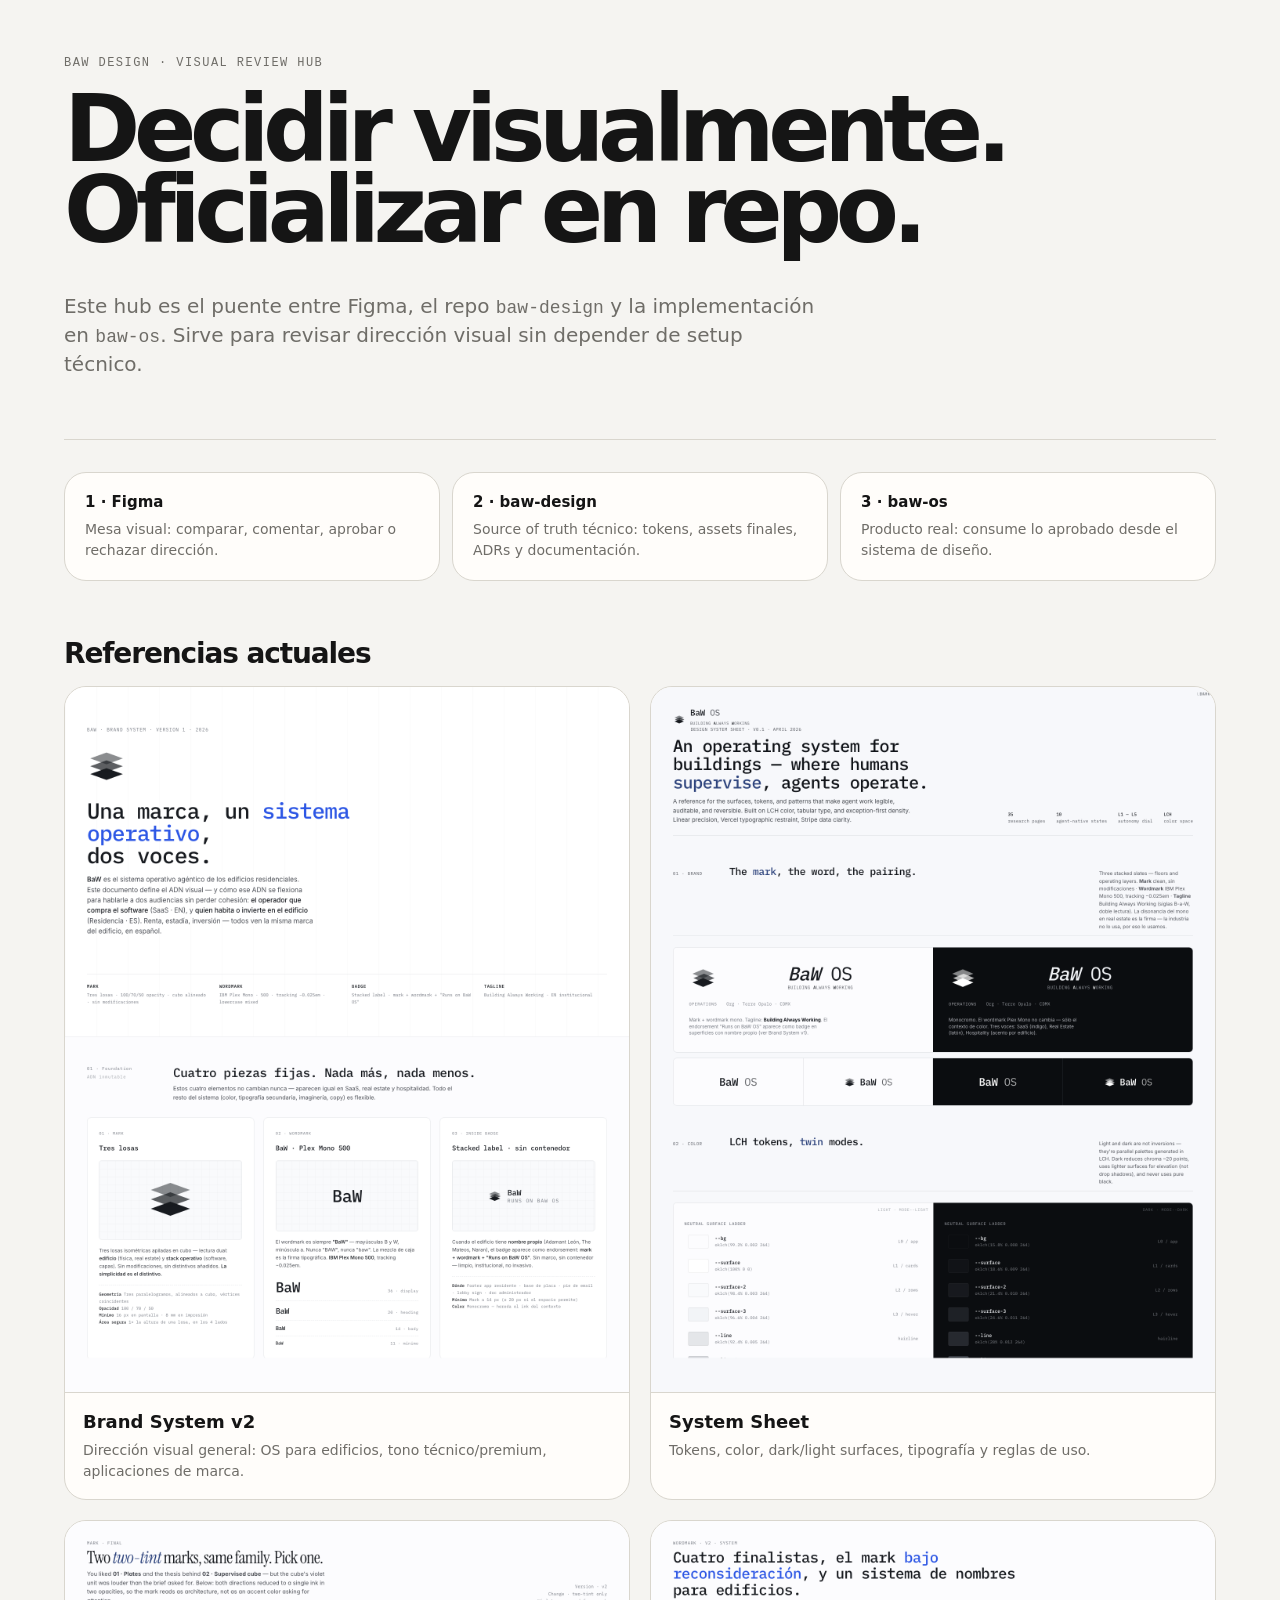
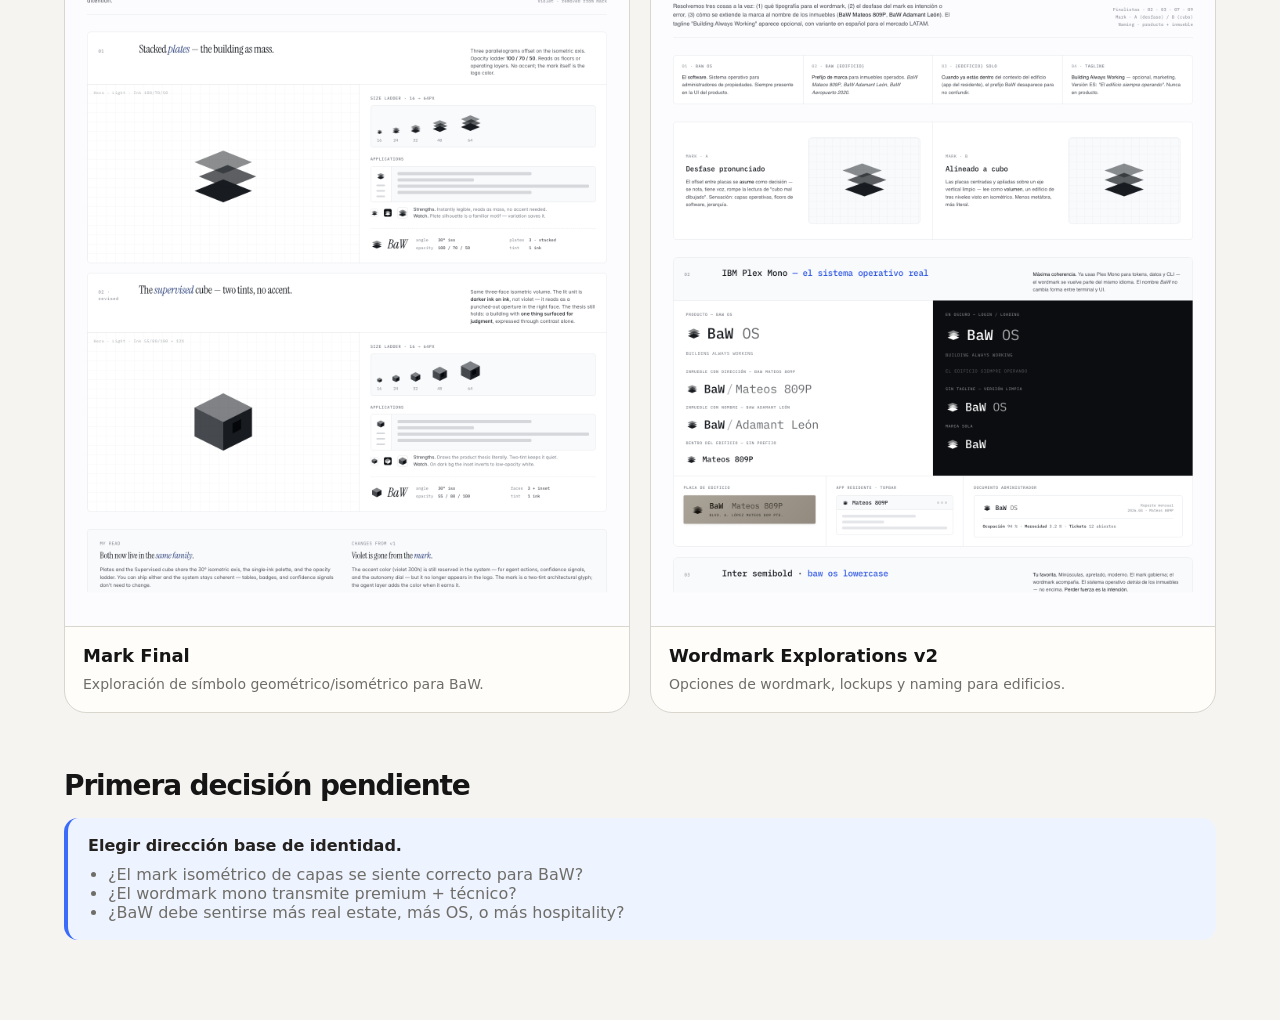
==== visual-review/index.html @ ce5fbaeb "feat: add visual review hub and figma workflow" ====
<!doctype html>
<html lang="es">
<head>
  <meta charset="utf-8" />
  <meta name="viewport" content="width=device-width, initial-scale=1" />
  <title>BaW Design · Visual Review</title>
  <link rel="stylesheet" href="../tokens/index.css" />
  <style>
    :root {
      color-scheme: light;
      --page: #f5f4f1;
      --ink: #151515;
      --muted: #6f6d68;
      --line: #d9d6ce;
      --card: #fffdfa;
      --accent: oklch(0.58 0.22 266);
    }
    * { box-sizing: border-box; }
    body {
      margin: 0;
      font-family: Inter, ui-sans-serif, system-ui, -apple-system, BlinkMacSystemFont, "Segoe UI", sans-serif;
      background: var(--page);
      color: var(--ink);
    }
    .shell { max-width: 1200px; margin: 0 auto; padding: 56px 24px 80px; }
    header { display: grid; gap: 20px; padding-bottom: 40px; border-bottom: 1px solid var(--line); }
    .eyebrow { font-family: "IBM Plex Mono", ui-monospace, SFMono-Regular, monospace; font-size: 12px; letter-spacing: .12em; text-transform: uppercase; color: var(--muted); }
    h1 { margin: 0; font-size: clamp(44px, 8vw, 92px); line-height: .88; letter-spacing: -.07em; }
    .lede { max-width: 760px; font-size: 20px; line-height: 1.45; color: var(--muted); }
    .workflow { display: grid; grid-template-columns: repeat(3, 1fr); gap: 12px; margin: 32px 0 56px; }
    .step, .card { background: var(--card); border: 1px solid var(--line); border-radius: 22px; }
    .step { padding: 20px; }
    .step strong { display: block; margin-bottom: 8px; font-size: 15px; }
    .step span { color: var(--muted); font-size: 14px; line-height: 1.4; }
    section { margin-top: 56px; }
    h2 { margin: 0 0 16px; font-size: 28px; letter-spacing: -.04em; }
    .grid { display: grid; grid-template-columns: repeat(2, minmax(0, 1fr)); gap: 20px; }
    .card { overflow: hidden; }
    .card img { display: block; width: 100%; height: auto; background: #eee; }
    .card-body { padding: 18px; border-top: 1px solid var(--line); }
    .card h3 { margin: 0 0 8px; font-size: 18px; }
    .card p { margin: 0; color: var(--muted); font-size: 14px; line-height: 1.45; }
    .decision { border-left: 4px solid var(--accent); padding: 18px 20px; background: color-mix(in oklab, var(--accent) 8%, white); border-radius: 14px; color: #24211f; }
    ul { margin: 10px 0 0; padding-left: 20px; color: var(--muted); }
    code { font-family: "IBM Plex Mono", ui-monospace, SFMono-Regular, monospace; font-size: .9em; }
    @media (max-width: 820px) { .workflow, .grid { grid-template-columns: 1fr; } }
  </style>
</head>
<body>
  <main class="shell">
    <header>
      <div class="eyebrow">BaW Design · Visual Review Hub</div>
      <h1>Decidir visualmente. Oficializar en repo.</h1>
      <p class="lede">Este hub es el puente entre Figma, el repo <code>baw-design</code> y la implementación en <code>baw-os</code>. Sirve para revisar dirección visual sin depender de setup técnico.</p>
    </header>

    <div class="workflow">
      <div class="step"><strong>1 · Figma</strong><span>Mesa visual: comparar, comentar, aprobar o rechazar dirección.</span></div>
      <div class="step"><strong>2 · baw-design</strong><span>Source of truth técnico: tokens, assets finales, ADRs y documentación.</span></div>
      <div class="step"><strong>3 · baw-os</strong><span>Producto real: consume lo aprobado desde el sistema de diseño.</span></div>
    </div>

    <section>
      <h2>Referencias actuales</h2>
      <div class="grid">
        <article class="card">
          <img src="assets/brand-system-v2.html.png" alt="Brand System v2 preview" />
          <div class="card-body"><h3>Brand System v2</h3><p>Dirección visual general: OS para edificios, tono técnico/premium, aplicaciones de marca.</p></div>
        </article>
        <article class="card">
          <img src="assets/system-sheet.html.png" alt="System sheet preview" />
          <div class="card-body"><h3>System Sheet</h3><p>Tokens, color, dark/light surfaces, tipografía y reglas de uso.</p></div>
        </article>
        <article class="card">
          <img src="assets/mark-final.html.png" alt="Mark final preview" />
          <div class="card-body"><h3>Mark Final</h3><p>Exploración de símbolo geométrico/isométrico para BaW.</p></div>
        </article>
        <article class="card">
          <img src="assets/wordmark-explorations-v2.html.png" alt="Wordmark explorations preview" />
          <div class="card-body"><h3>Wordmark Explorations v2</h3><p>Opciones de wordmark, lockups y naming para edificios.</p></div>
        </article>
      </div>
    </section>

    <section>
      <h2>Primera decisión pendiente</h2>
      <div class="decision">
        <strong>Elegir dirección base de identidad.</strong>
        <ul>
          <li>¿El mark isométrico de capas se siente correcto para BaW?</li>
          <li>¿El wordmark mono transmite premium + técnico?</li>
          <li>¿BaW debe sentirse más real estate, más OS, o más hospitality?</li>
        </ul>
      </div>
    </section>
  </main>
</body>
</html>
---- tokens/index.css ----
/* ════════════════════════════════════════════════════════════════════════
   BaW OS — Design Tokens (entry point)
   ────────────────────────────────────────────────────────────────────────
   Importa todo el sistema de tokens de una sola vez:

     import '@baw/design/tokens/index.css'

   …o, en HTML:

     <link rel="stylesheet" href="../baw-design/tokens/index.css" />

   Después aplica .mode--light o .mode--dark al <html>.
   ──────────────────────────────────────────────────────────────────────── */

@import url("./colors.css");
@import url("./typography.css");
@import url("./spacing.css");
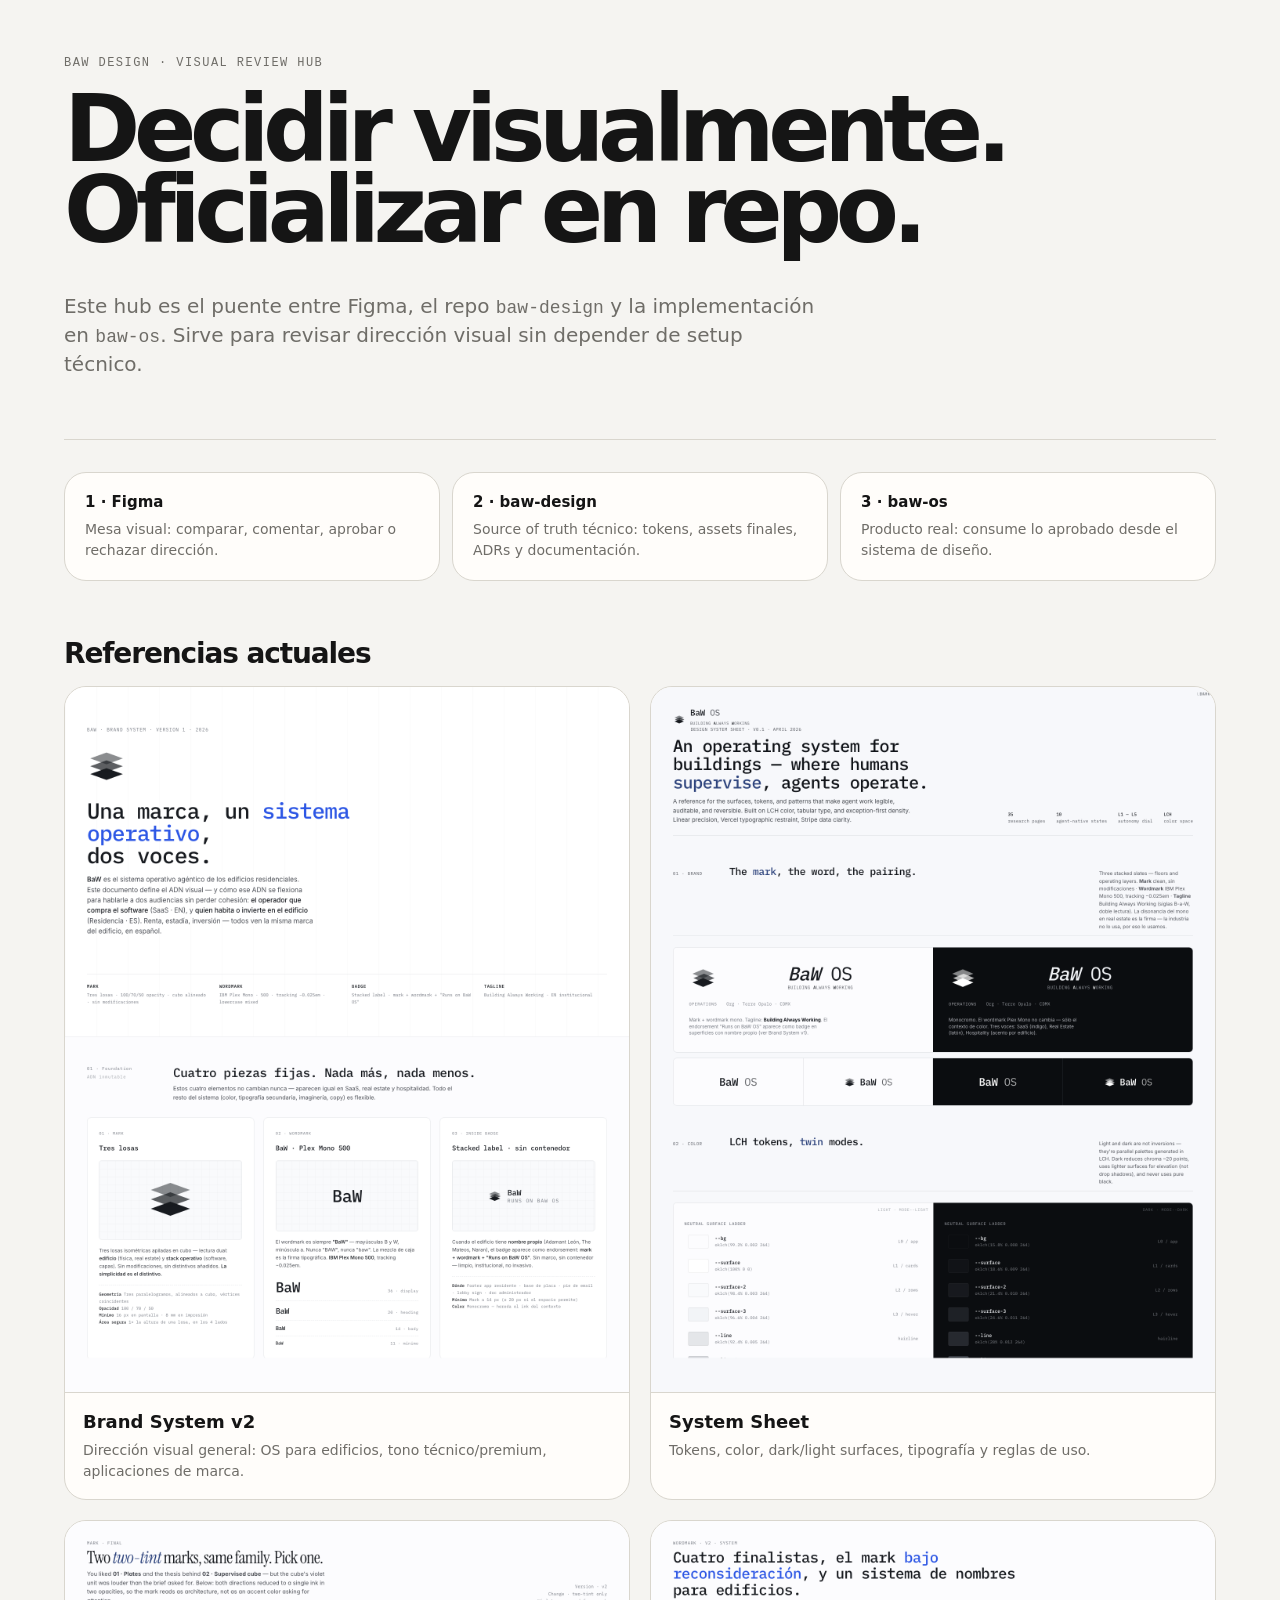
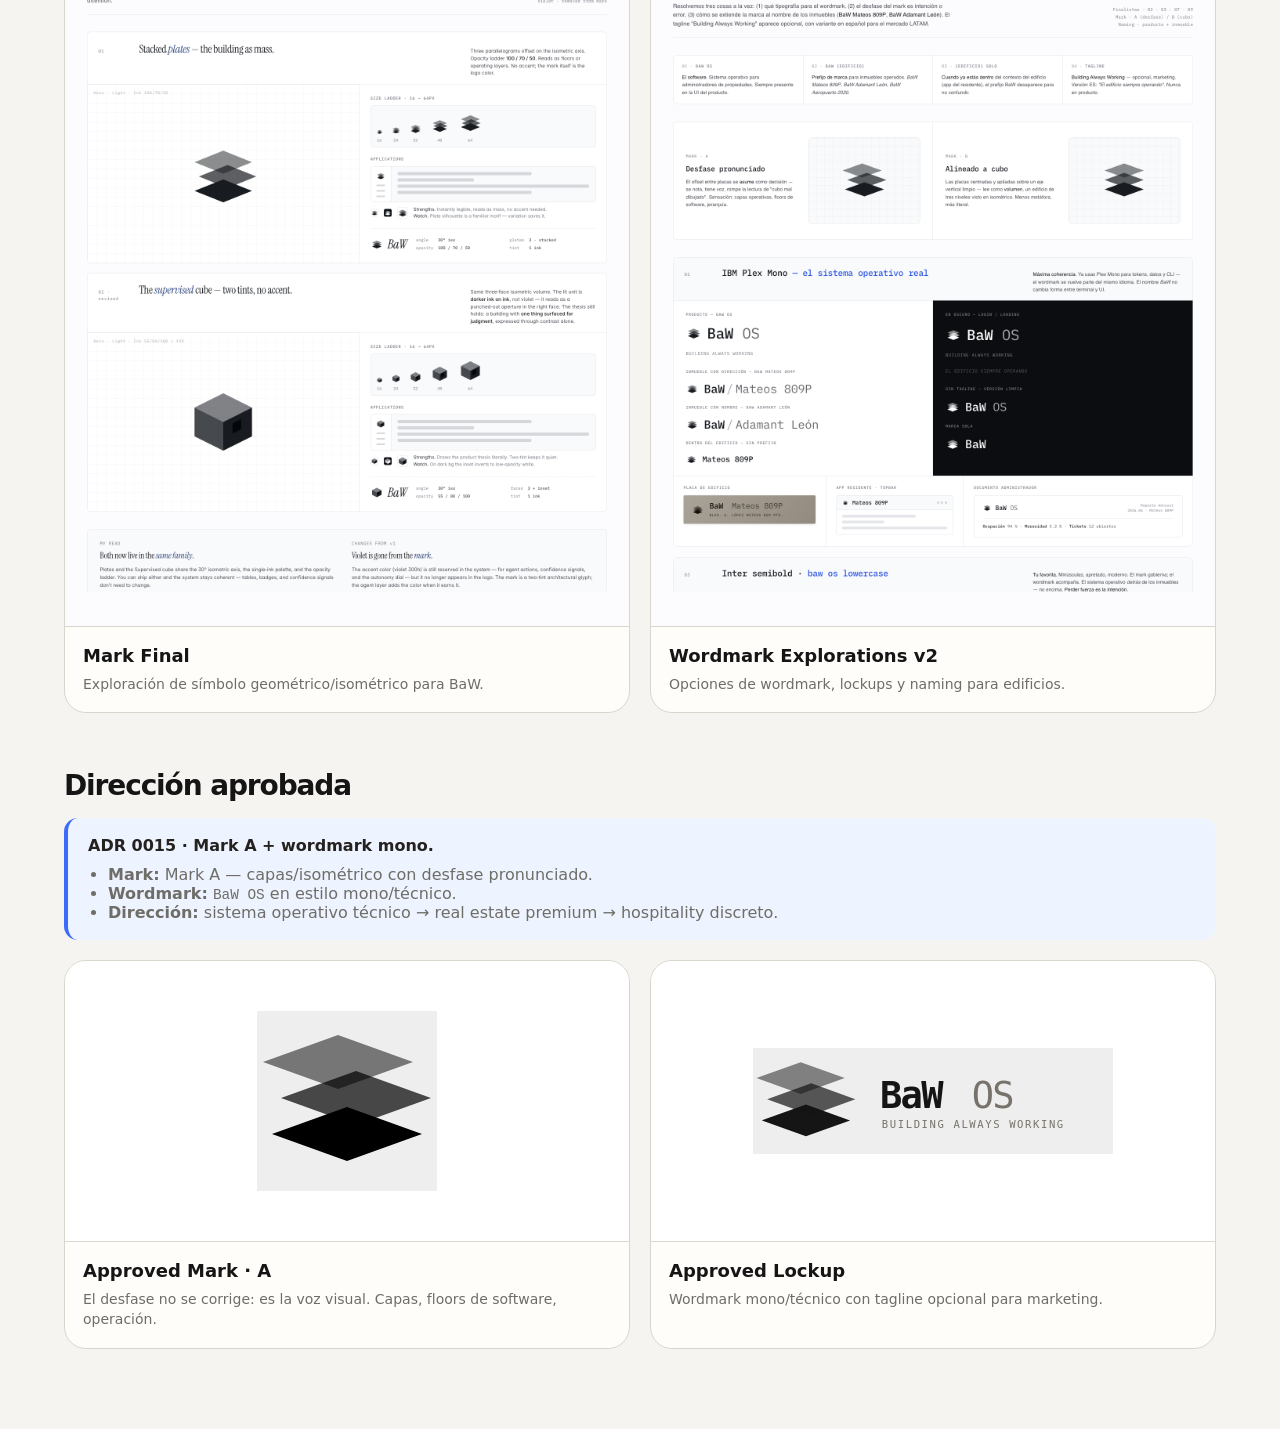
==== commit 7b097cef: "feat(brand): approve Mark A identity direction" ====
--- a/visual-review/index.html
+++ b/visual-review/index.html
@@ -83,14 +83,28 @@
     </section>
 
     <section>
-      <h2>Primera decisión pendiente</h2>
+      <h2>Dirección aprobada</h2>
       <div class="decision">
-        <strong>Elegir dirección base de identidad.</strong>
+        <strong>ADR 0015 · Mark A + wordmark mono.</strong>
         <ul>
-          <li>¿El mark isométrico de capas se siente correcto para BaW?</li>
-          <li>¿El wordmark mono transmite premium + técnico?</li>
-          <li>¿BaW debe sentirse más real estate, más OS, o más hospitality?</li>
+          <li><b>Mark:</b> Mark A — capas/isométrico con desfase pronunciado.</li>
+          <li><b>Wordmark:</b> <code>BaW OS</code> en estilo mono/técnico.</li>
+          <li><b>Dirección:</b> sistema operativo técnico → real estate premium → hospitality discreto.</li>
         </ul>
+      </div>
+      <div class="grid" style="margin-top:20px">
+        <article class="card">
+          <div style="display:grid;place-items:center;min-height:280px;background:#fff;color:#151515">
+            <img src="../assets/logos/baw-mark-a.svg" alt="BaW Mark A approved" style="width:180px;max-width:60%" />
+          </div>
+          <div class="card-body"><h3>Approved Mark · A</h3><p>El desfase no se corrige: es la voz visual. Capas, floors de software, operación.</p></div>
+        </article>
+        <article class="card">
+          <div style="display:grid;place-items:center;min-height:280px;background:#fff">
+            <img src="../assets/logos/baw-os-lockup.svg" alt="BaW OS approved lockup" style="width:360px;max-width:78%" />
+          </div>
+          <div class="card-body"><h3>Approved Lockup</h3><p>Wordmark mono/técnico con tagline opcional para marketing.</p></div>
+        </article>
       </div>
     </section>
   </main>
